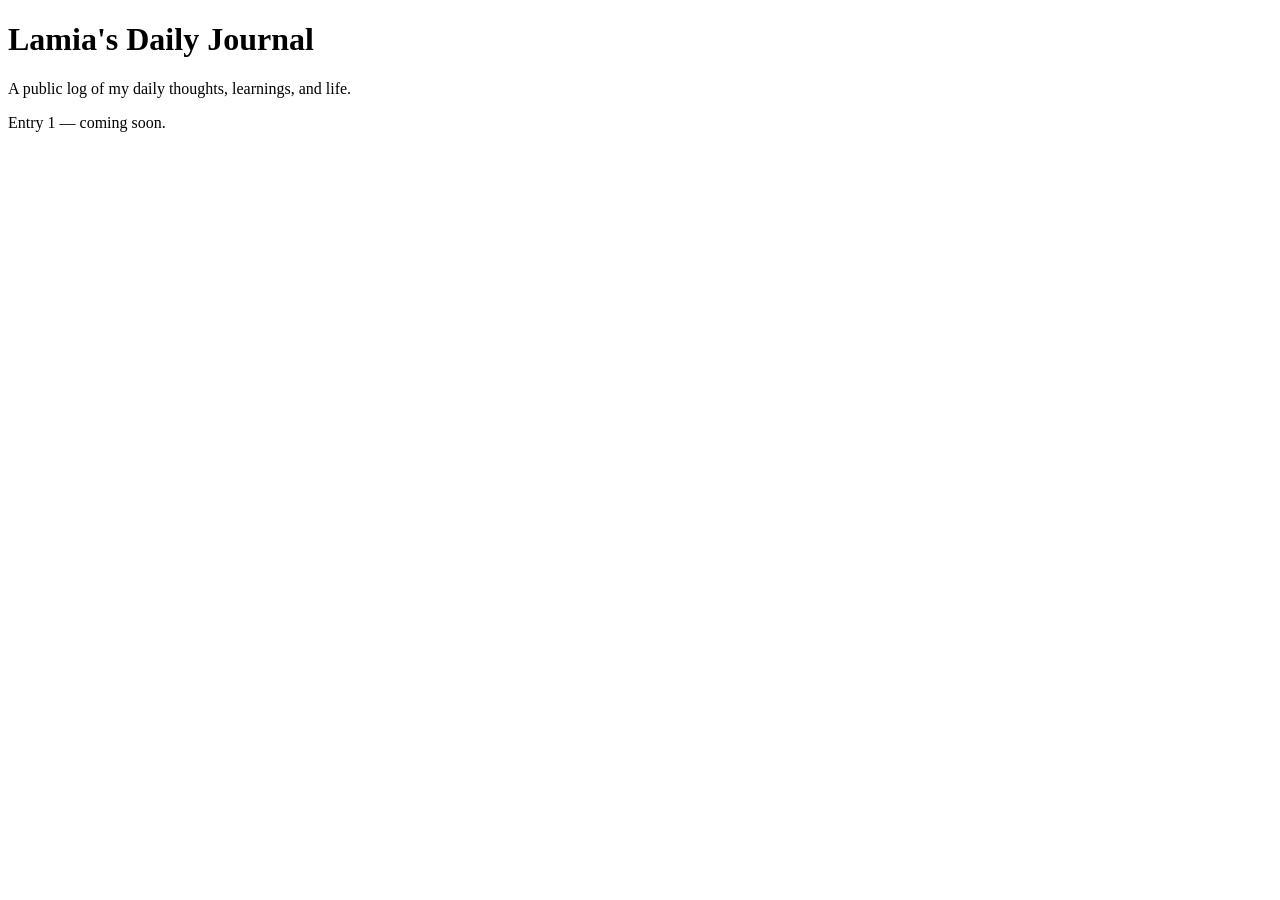
==== index.html @ fd0f4a9d "add index.html: journal home page" ====
<!DOCTYPE html>
<html lang="en">
<head>
  <meta charset="UTF-8">
  <meta name="viewport" content="width=device-width, initial-scale=1.0">
  <title>Lamia's Daily Journal</title>
</head>
<body>
  <h1>Lamia's Daily Journal</h1>
  <p>A public log of my daily thoughts, learnings, and life.</p>
  <p>Entry 1 — coming soon.</p>
</body>
</html>
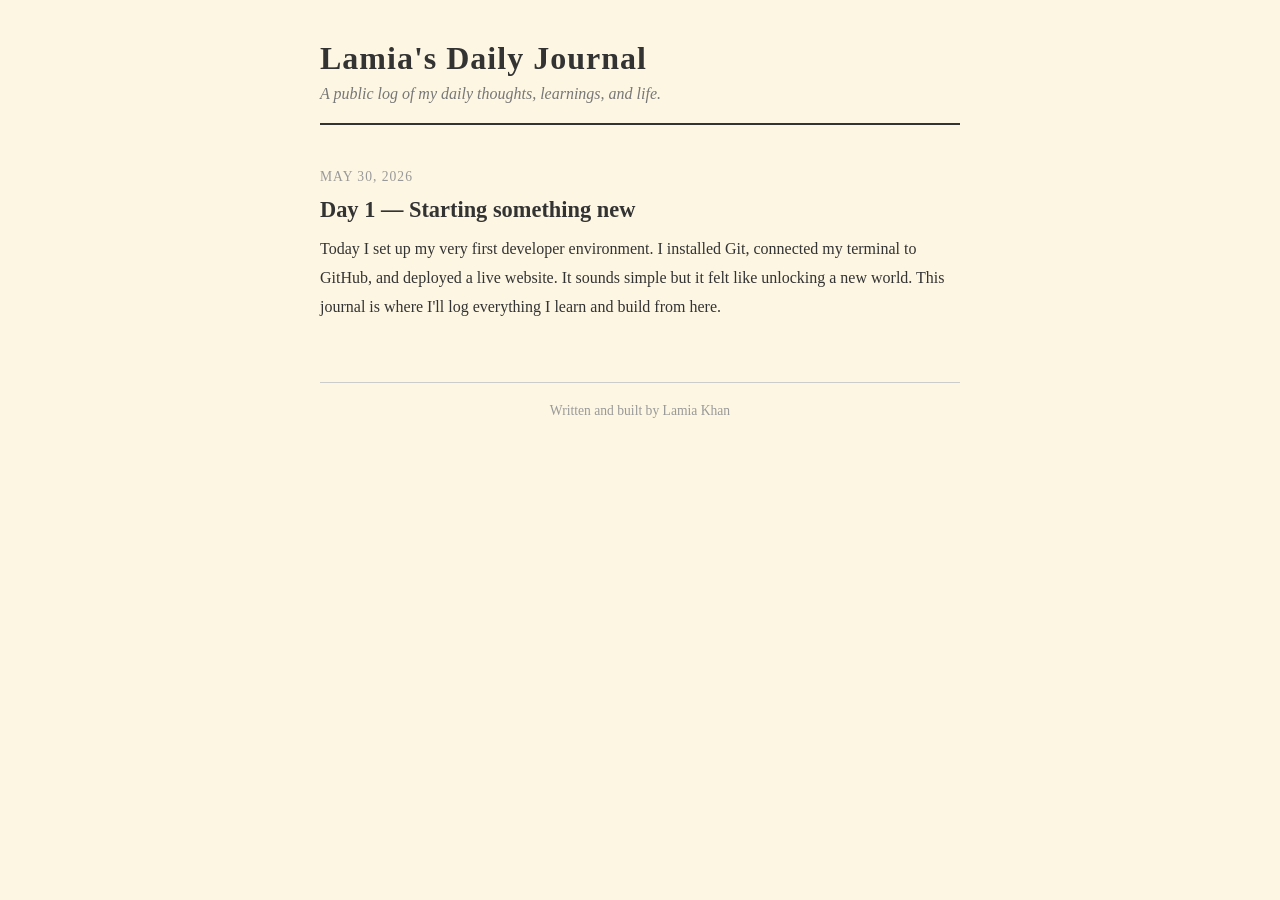
==== commit df160292: "day 2: add CSS styling and first journal entry" ====
--- a/index.html
+++ b/index.html
@@ -4,10 +4,26 @@
   <meta charset="UTF-8">
   <meta name="viewport" content="width=device-width, initial-scale=1.0">
   <title>Lamia's Daily Journal</title>
+  <link rel="stylesheet" href="style.css">
 </head>
 <body>
-  <h1>Lamia's Daily Journal</h1>
-  <p>A public log of my daily thoughts, learnings, and life.</p>
-  <p>Entry 1 — coming soon.</p>
+
+  <header>
+    <h1>Lamia's Daily Journal</h1>
+    <p>A public log of my daily thoughts, learnings, and life.</p>
+  </header>
+
+  <main>
+    <article class="entry">
+      <p class="date">May 30, 2026</p>
+      <h2>Day 1 — Starting something new</h2>
+      <p>Today I set up my very first developer environment. I installed Git, connected my terminal to GitHub, and deployed a live website. It sounds simple but it felt like unlocking a new world. This journal is where I'll log everything I learn and build from here.</p>
+    </article>
+  </main>
+
+  <footer>
+    <p>Written and built by Lamia Khan</p>
+  </footer>
+
 </body>
 </html>
--- a/style.css
+++ b/style.css
@@ -0,0 +1,62 @@
+* {
+  margin: 0;
+  padding: 0;
+  box-sizing: border-box;
+}
+
+body {
+  font-family: Georgia, serif;
+  background-color: #fdf6e3;
+  color: #333333;
+  max-width: 680px;
+  margin: 0 auto;
+  padding: 40px 20px;
+}
+
+header {
+  border-bottom: 2px solid #333333;
+  padding-bottom: 20px;
+  margin-bottom: 40px;
+}
+
+header h1 {
+  font-size: 2rem;
+  letter-spacing: 1px;
+}
+
+header p {
+  margin-top: 8px;
+  color: #777777;
+  font-style: italic;
+}
+
+.entry {
+  margin-bottom: 48px;
+}
+
+.entry .date {
+  font-size: 0.85rem;
+  color: #999999;
+  text-transform: uppercase;
+  letter-spacing: 1px;
+  margin-bottom: 8px;
+}
+
+.entry h2 {
+  font-size: 1.4rem;
+  margin-bottom: 12px;
+}
+
+.entry p {
+  line-height: 1.8;
+  font-size: 1rem;
+}
+
+footer {
+  margin-top: 60px;
+  border-top: 1px solid #cccccc;
+  padding-top: 20px;
+  font-size: 0.85rem;
+  color: #999999;
+  text-align: center;
+}
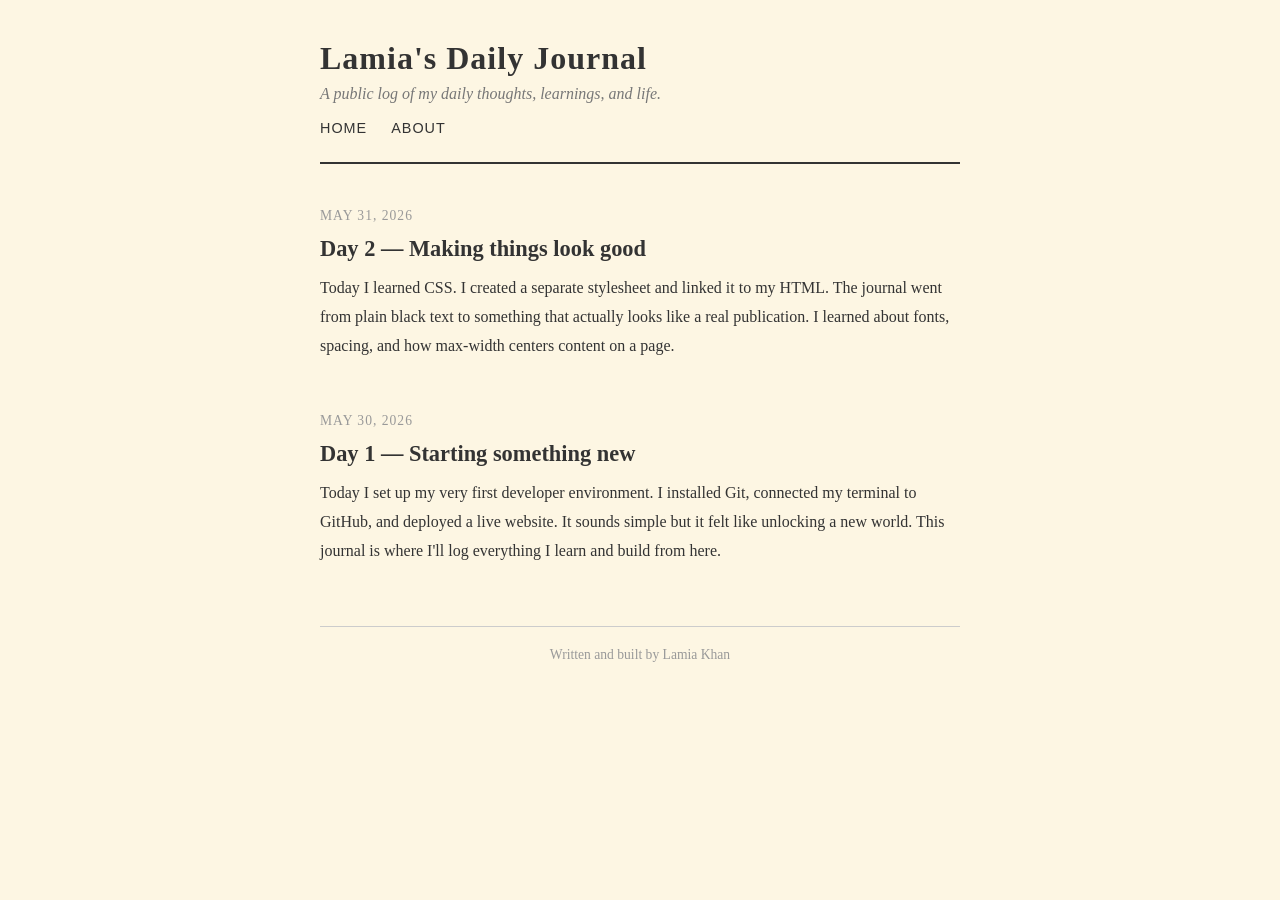
==== commit 8892b369: "day 4: store entries as data, render with JavaScript" ====
--- a/index.html
+++ b/index.html
@@ -11,19 +11,21 @@
   <header>
     <h1>Lamia's Daily Journal</h1>
     <p>A public log of my daily thoughts, learnings, and life.</p>
+    <nav>
+      <a href="index.html">Home</a>
+      <a href="about.html">About</a>
+    </nav>
   </header>
 
-  <main>
-    <article class="entry">
-      <p class="date">May 30, 2026</p>
-      <h2>Day 1 — Starting something new</h2>
-      <p>Today I set up my very first developer environment. I installed Git, connected my terminal to GitHub, and deployed a live website. It sounds simple but it felt like unlocking a new world. This journal is where I'll log everything I learn and build from here.</p>
-    </article>
+  <main id="entries-container">
   </main>
 
   <footer>
     <p>Written and built by Lamia Khan</p>
   </footer>
 
+  <script src="entries.js"></script>
+  <script src="app.js"></script>
+
 </body>
 </html>
--- a/style.css
+++ b/style.css
@@ -60,3 +60,24 @@
   color: #999999;
   text-align: center;
 }
+
+nav {
+  margin-top: 16px;
+}
+
+nav a {
+  display: inline-block;
+  margin-right: 20px;
+  text-decoration: none;
+  color: #333333;
+  font-family: Arial, sans-serif;
+  font-size: 0.9rem;
+  letter-spacing: 1px;
+  text-transform: uppercase;
+  padding-bottom: 4px;
+  border-bottom: 2px solid transparent;
+}
+
+nav a:hover {
+  border-bottom: 2px solid #333333;
+}
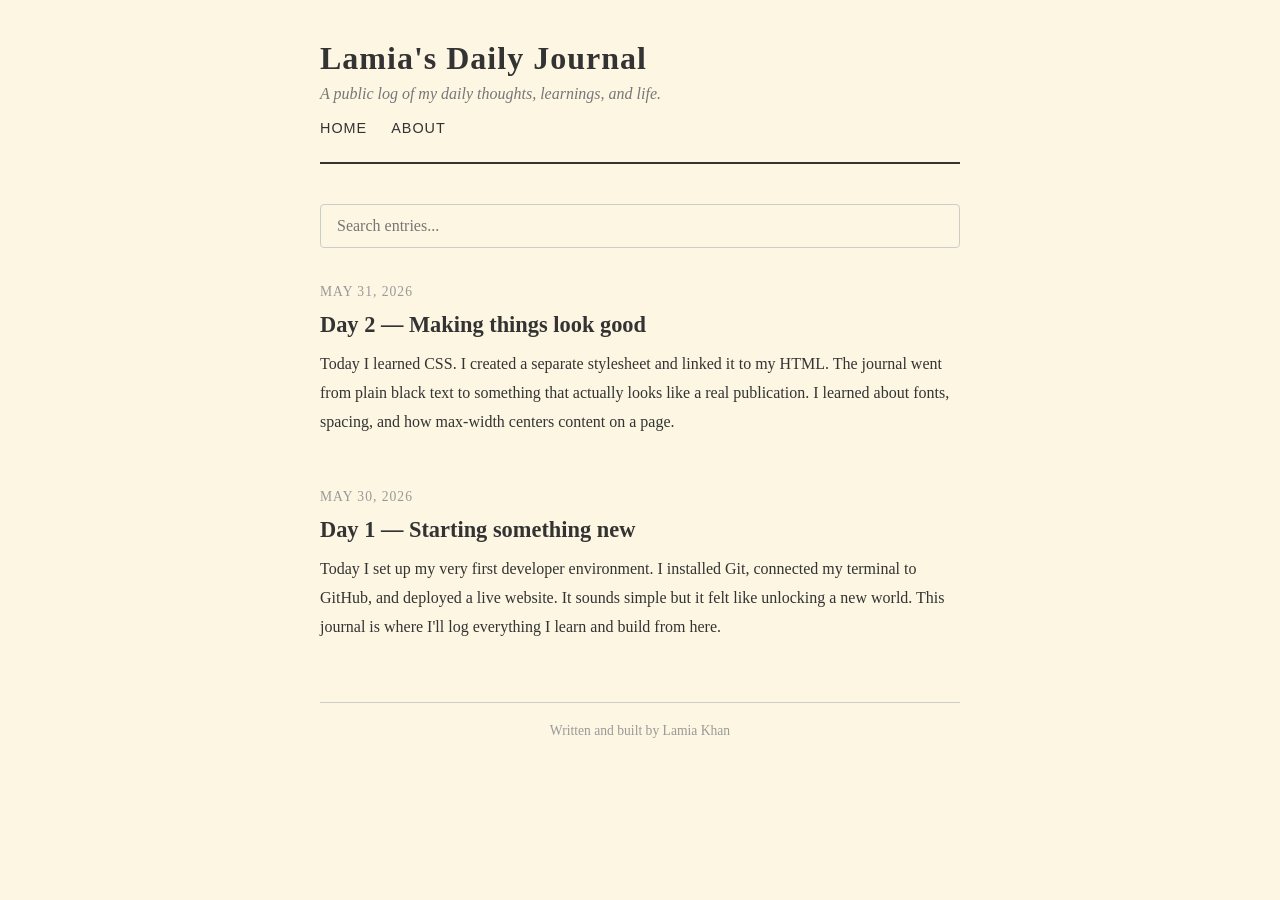
==== commit 04cc630f: "day 5: add real-time search bar" ====
--- a/index.html
+++ b/index.html
@@ -17,6 +17,10 @@
     </nav>
   </header>
 
+  <div class="search-bar">
+    <input type="text" id="search" placeholder="Search entries..." />
+  </div>
+
   <main id="entries-container">
   </main>
 
--- a/style.css
+++ b/style.css
@@ -81,3 +81,23 @@
 nav a:hover {
   border-bottom: 2px solid #333333;
 }
+
+.search-bar {
+  margin-bottom: 32px;
+}
+
+.search-bar input {
+  width: 100%;
+  padding: 12px 16px;
+  font-size: 1rem;
+  font-family: Georgia, serif;
+  border: 1px solid #cccccc;
+  border-radius: 4px;
+  background-color: #fdf6e3;
+  color: #333333;
+  outline: none;
+}
+
+.search-bar input:focus {
+  border-color: #333333;
+}
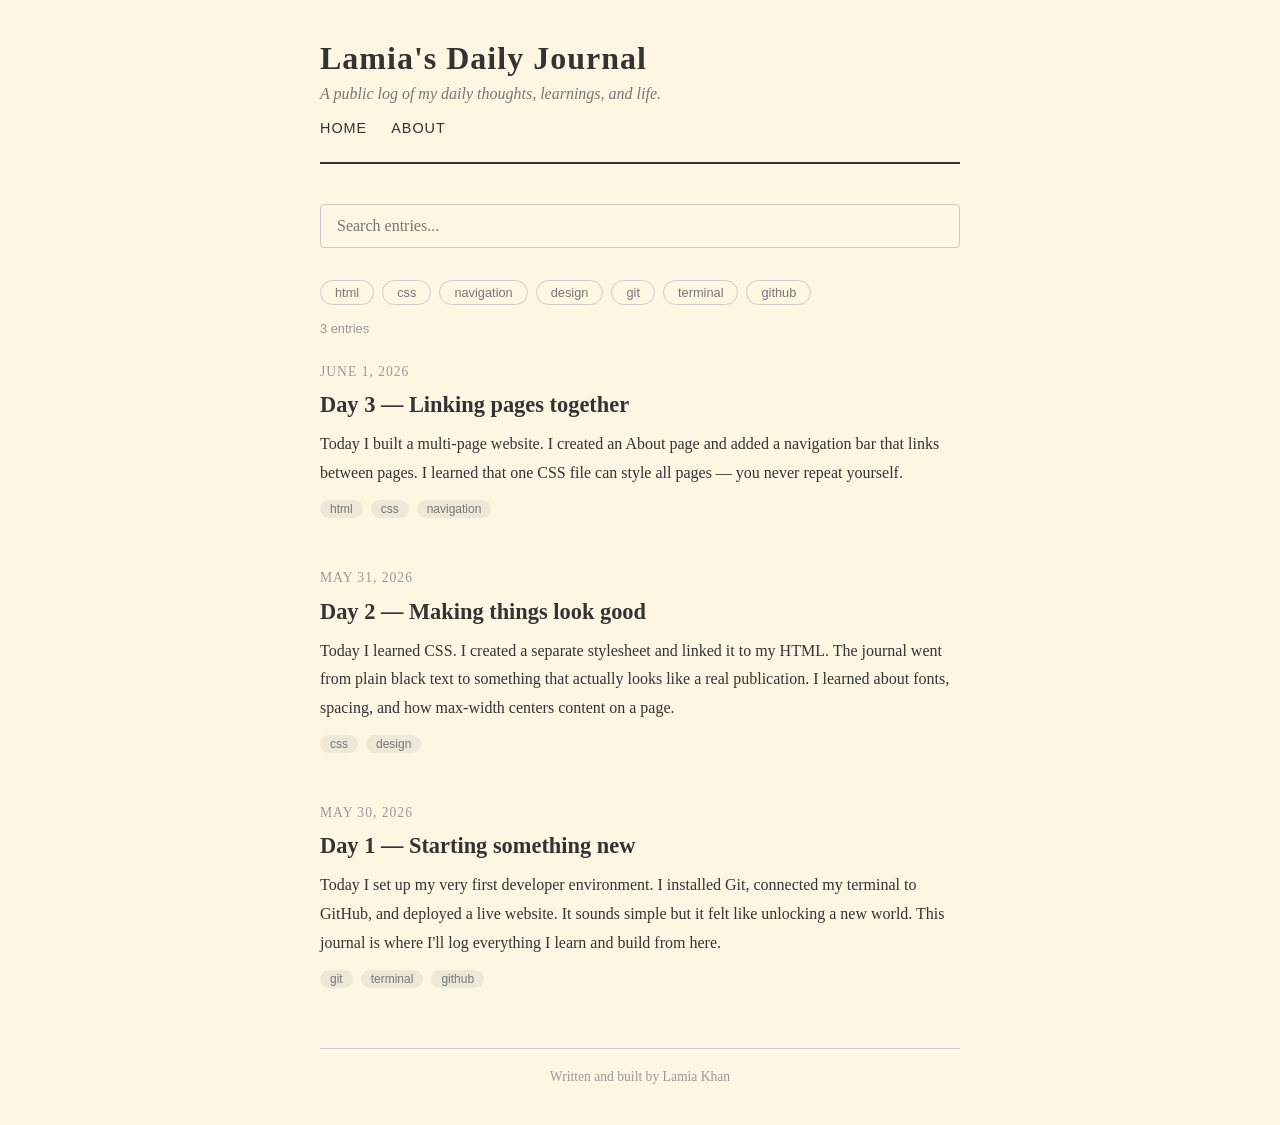
==== commit c04dc1a5: "day 6: add tags, tag filter, and entry counter" ====
--- a/index.html
+++ b/index.html
@@ -21,6 +21,10 @@
     <input type="text" id="search" placeholder="Search entries..." />
   </div>
 
+  <div class="tag-filter" id="tag-filter"></div>
+
+  <p class="entry-count" id="entry-count"></p>
+
   <main id="entries-container">
   </main>
 
--- a/style.css
+++ b/style.css
@@ -101,3 +101,56 @@
 .search-bar input:focus {
   border-color: #333333;
 }
+
+.tag-filter {
+  display: flex;
+  flex-wrap: wrap;
+  gap: 8px;
+  margin-bottom: 16px;
+}
+
+.tag-btn {
+  background: none;
+  border: 1px solid #cccccc;
+  border-radius: 20px;
+  padding: 4px 14px;
+  font-size: 0.8rem;
+  cursor: pointer;
+  font-family: Arial, sans-serif;
+  color: #777777;
+  text-transform: lowercase;
+}
+
+.tag-btn:hover {
+  border-color: #333333;
+  color: #333333;
+}
+
+.tag-btn.active {
+  background-color: #333333;
+  color: #fdf6e3;
+  border-color: #333333;
+}
+
+.entry-count {
+  font-size: 0.8rem;
+  color: #999999;
+  margin-bottom: 24px;
+  font-family: Arial, sans-serif;
+}
+
+.tags {
+  margin-top: 12px;
+  display: flex;
+  gap: 8px;
+  flex-wrap: wrap;
+}
+
+.tag {
+  font-size: 0.75rem;
+  background-color: #ede8d8;
+  color: #777777;
+  padding: 2px 10px;
+  border-radius: 20px;
+  font-family: Arial, sans-serif;
+}
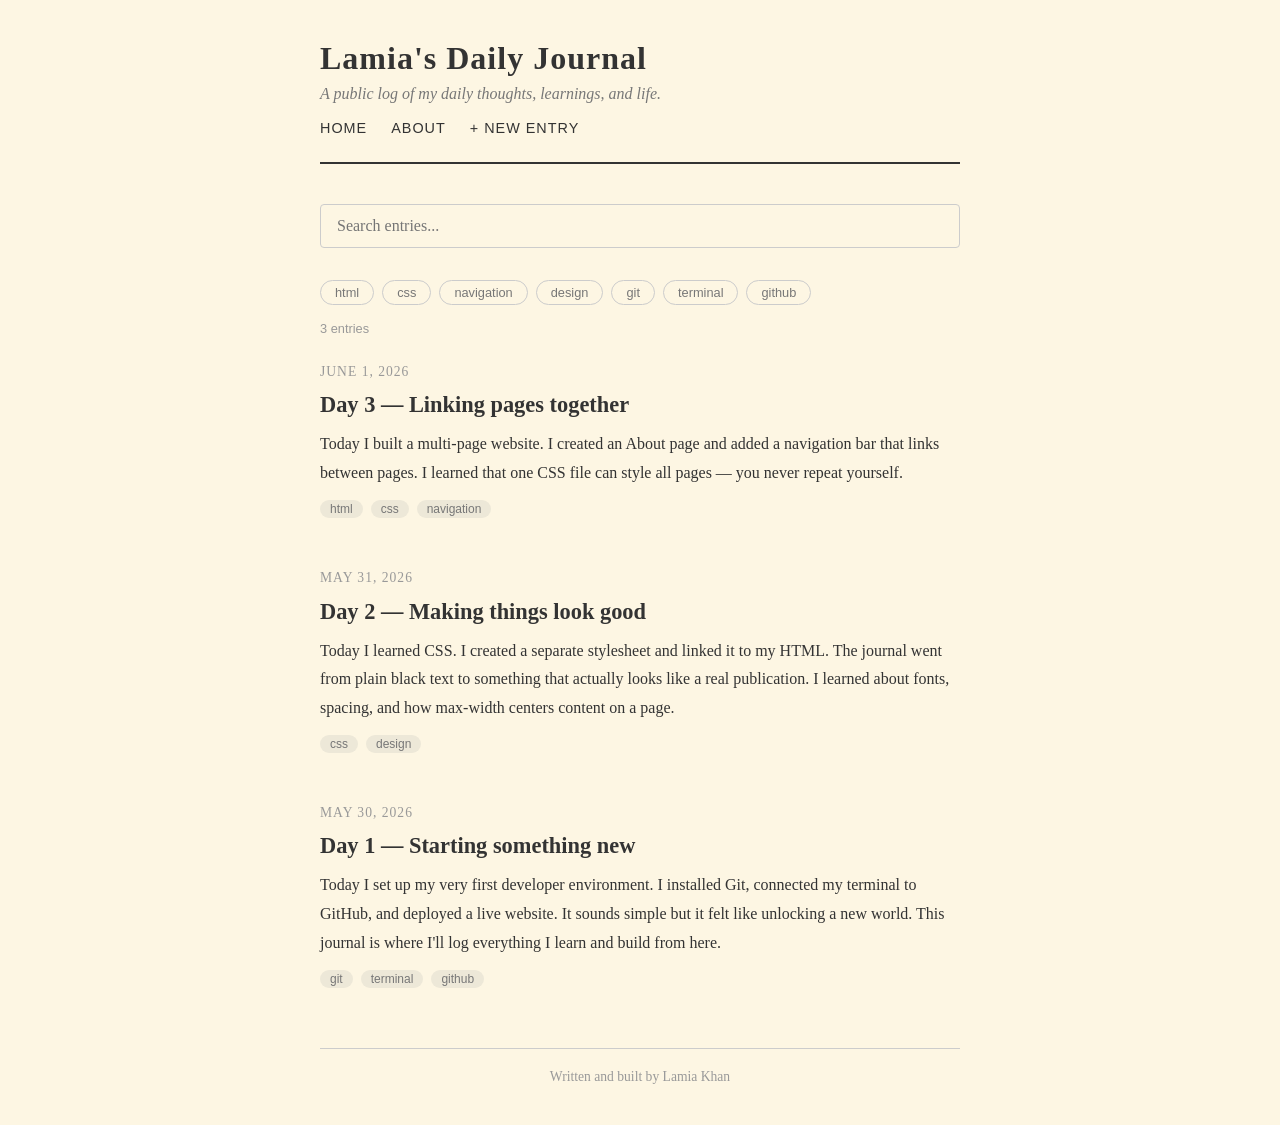
==== commit b052f1d4: "day 7: add new entry form" ====
--- a/index.html
+++ b/index.html
@@ -14,8 +14,17 @@
     <nav>
       <a href="index.html">Home</a>
       <a href="about.html">About</a>
+      <a href="#" id="toggle-form-btn">+ New Entry</a>
     </nav>
   </header>
+
+  <div class="new-entry-form" id="new-entry-form" style="display:none;">
+    <h2>New Entry</h2>
+    <input type="text" id="form-title" placeholder="Title" />
+    <input type="text" id="form-tags" placeholder="Tags (comma separated, e.g. css, git)" />
+    <textarea id="form-body" placeholder="Write your entry here..."></textarea>
+    <button id="publish-btn">Publish</button>
+  </div>
 
   <div class="search-bar">
     <input type="text" id="search" placeholder="Search entries..." />
@@ -25,8 +34,7 @@
 
   <p class="entry-count" id="entry-count"></p>
 
-  <main id="entries-container">
-  </main>
+  <main id="entries-container"></main>
 
   <footer>
     <p>Written and built by Lamia Khan</p>
--- a/style.css
+++ b/style.css
@@ -154,3 +154,58 @@
   border-radius: 20px;
   font-family: Arial, sans-serif;
 }
+
+.new-entry-form {
+  background-color: #f5edd6;
+  border: 1px solid #cccccc;
+  border-radius: 8px;
+  padding: 24px;
+  margin-bottom: 32px;
+}
+
+.new-entry-form h2 {
+  font-size: 1.2rem;
+  margin-bottom: 16px;
+}
+
+.new-entry-form input,
+.new-entry-form textarea {
+  width: 100%;
+  padding: 10px 14px;
+  font-size: 1rem;
+  font-family: Georgia, serif;
+  border: 1px solid #cccccc;
+  border-radius: 4px;
+  background-color: #fdf6e3;
+  color: #333333;
+  margin-bottom: 12px;
+  outline: none;
+  box-sizing: border-box;
+}
+
+.new-entry-form textarea {
+  height: 160px;
+  resize: vertical;
+}
+
+.new-entry-form input:focus,
+.new-entry-form textarea:focus {
+  border-color: #333333;
+}
+
+.new-entry-form button {
+  background-color: #333333;
+  color: #fdf6e3;
+  border: none;
+  padding: 10px 24px;
+  font-size: 0.9rem;
+  font-family: Arial, sans-serif;
+  border-radius: 4px;
+  cursor: pointer;
+  letter-spacing: 1px;
+  text-transform: uppercase;
+}
+
+.new-entry-form button:hover {
+  background-color: #555555;
+}
